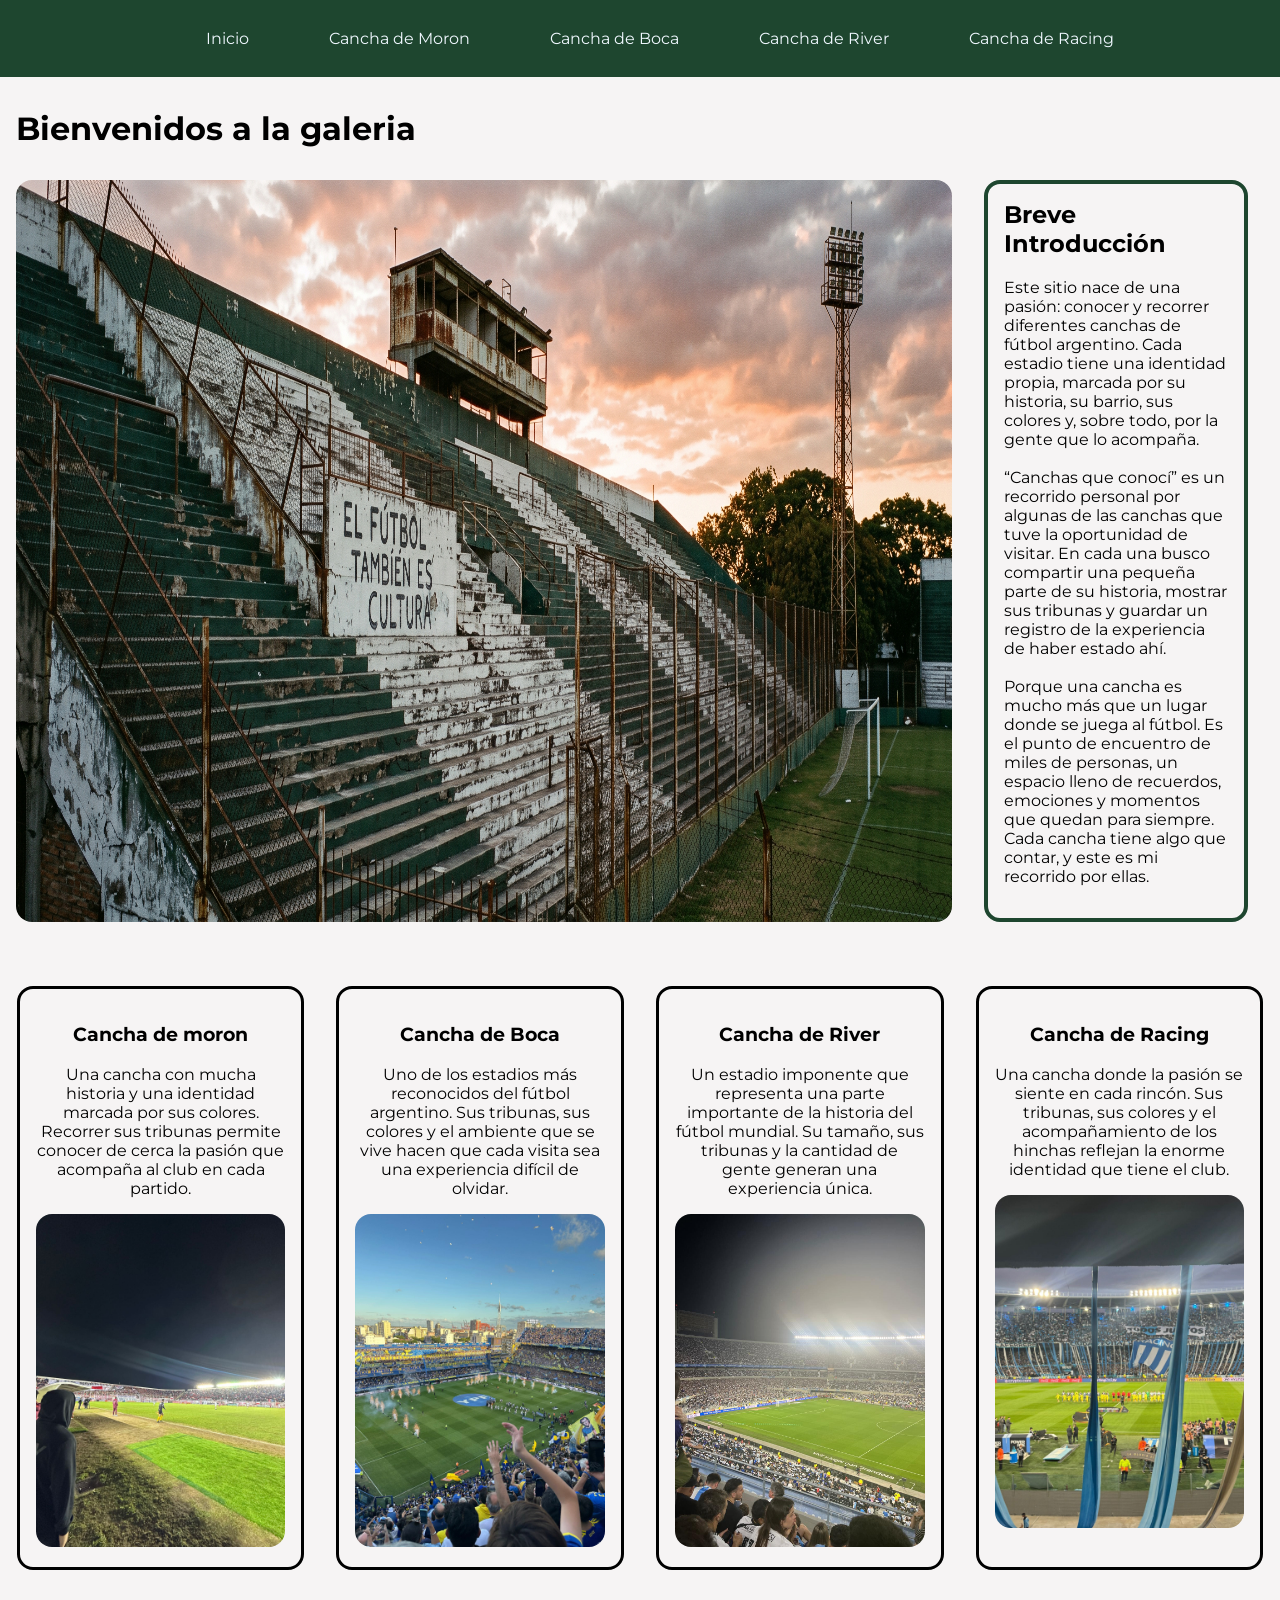
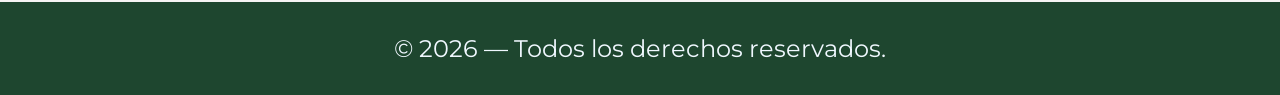
==== index.html @ 2c029f9a "Add files via upload" ====
<!DOCTYPE html>
<html lang="es">

<head>
    <meta charset="UTF-8">
    <meta name="viewport" content="width=device-width, initial-scale=1.0">
    <title>Joaquin marletto</title>
    <link rel="stylesheet" href="css/estilos.css">
    <link rel="preconnect" href="https://fonts.googleapis.com">
    <link rel="preconnect" href="https://fonts.gstatic.com" crossorigin>
    <link href="https://fonts.googleapis.com/css2?family=Montserrat:wght@400;500;600;700;800&display=swap"
        rel="stylesheet">
</head>

<body>
    <header>
        <nav class="navbar">
            <ul class="nav-links">
                <li><a href="index.html">Inicio</a></li>
                <li><a href="moron.html">Cancha de Moron</a></li>
                <li><a href="boca.html">Cancha de Boca</a></li>
                <li><a href="river.html">Cancha de River</a></li>
                <li><a href="racing.html">Cancha de Racing</a></li>
            </ul>
        </nav>
    </header>
    <main>
        <h1 class="primer-titulo">Bienvenidos a la galeria</h1>
        <div class="hero">
            <img src="img/tambien_cultura.jpeg" alt="imagen tipo hero">
            <div class="contenedor">
                <h2>Breve Introducción</h2>
                <p>
                    Este sitio nace de una pasión: conocer y recorrer diferentes canchas de fútbol argentino. Cada
                    estadio
                    tiene una identidad propia, marcada por su historia, su barrio, sus colores y, sobre todo, por la
                    gente
                    que lo acompaña.<br>
                    <br>
                    “Canchas que conocí” es un recorrido personal por algunas de las canchas que tuve la oportunidad de
                    visitar. En cada una busco compartir una pequeña parte de su historia, mostrar sus tribunas y
                    guardar un
                    registro de la experiencia de haber estado ahí.<br>
                    <br>
                    Porque una cancha es mucho más que un lugar donde se juega al fútbol. Es el punto de encuentro de
                    miles
                    de personas, un espacio lleno de recuerdos, emociones y momentos que quedan para siempre. Cada
                    cancha
                    tiene algo que contar, y este es mi recorrido por ellas.
                </p>
            </div>
        </div>
        <section class="seccion-clubes">
            <article><a href="moron.html">
                    <h3>Cancha de moron</h3>
                    <p>Una cancha con mucha historia y una identidad marcada por sus colores. Recorrer sus tribunas
                        permite conocer de cerca la pasión que acompaña al club en cada partido.</p>
                    <img src="img/moron.jpeg" alt="img cancha de moron">
                </a>
            </article>
            <article><a href="boca.html">
                    <h3>Cancha de Boca</h3>
                    <p>Uno de los estadios más reconocidos del fútbol argentino. Sus tribunas, sus colores y el ambiente
                        que
                        se vive hacen que cada visita sea una experiencia difícil de olvidar.</p>
                    <img src="img/boca1.jpeg" alt="img cancha de Boca">
                </a>
            </article>
            <article><a href="river.html">
                    <h3>Cancha de River</h3>
                    <p>Un estadio imponente que representa una parte importante de la historia del fútbol mundial. Su
                        tamaño, sus tribunas y la cantidad de gente generan una experiencia única.</p>
                    <img src="img/river1.jpeg" alt="img cancha de River">
                </a>
            </article>
            <article><a href="racing.html">
                    <h3>Cancha de Racing</h3>
                    <p>Una cancha donde la pasión se siente en cada rincón. Sus tribunas, sus colores y el
                        acompañamiento de
                        los hinchas reflejan la enorme identidad que tiene el club.</p>
                    <img src="img/racing.jpeg" alt="img cancha de Racing">
                </a>
            </article>
        </section>
    </main>
    <footer>
        <p>© 2026 — Todos los derechos reservados.</p>
    </footer>
</body>

</html>

</html>
---- css/estilos.css ----
body {
    margin: 0%;
    font-family: 'Montserrat', sans-serif;
    background-color: rgb(246, 244, 244) ;
}

img {
    max-width: 100%;
}
h1 {
    text-align: start;
    margin-top: 0%;
    margin-bottom: 0%;
    padding-bottom: 2rem;
    padding-top: 2rem;
}

nav {
    display: flex;
    justify-content: center;
    background-color: #1E462F;
    padding: 0.8rem;
}

ul {

    list-style: none;
    display: flex;
    gap: 4rem;
}

ul li a {
    text-decoration: none;
    color: aliceblue;
    padding: 0.5rem;
}

ul li a:hover {
    background-color: aliceblue;
    color: #1E462F;
}

main {
    background-color: rgb(246, 244, 244);
    padding-right: 1rem;
    padding-left: 1rem;
    padding-bottom: 2rem;
}

footer {
    background-color: #1E462F;
}

footer p {
    font-size: 1.5rem;
    margin-top: 0%;
    margin-bottom: 0%;
    color: aliceblue;
    text-align: center;
    padding: 2rem;
}

.seccion-clubes {
    justify-content: center;
    display: flex;
    margin-top: 4rem;
    gap: 2rem;
}

.hero {
    display: flex;
}

.hero img {
    max-width: 75%;
    border-radius: 1rem;
}

.hero .contenedor {
    max-width: 25%;
    margin-left: 2rem;
    margin-right: 1rem;
    margin-top: 0%;
    margin-bottom: 0%;
    border: 0.3rem solid #1E462F;
    border-radius: 1rem;
    padding: 1rem;
}

article {
    align-items: center;
    padding: 1rem;
    border: 3px solid black;
    border-radius: 1rem;
    max-width: 20%;
    text-align: center;
}

article p {
    max-width: 100%;
}

article img {
    border-radius: 1rem;
    max-width: 100%;
}

article a {
    text-decoration: none;
    color: black;
}

article:hover {
    background-color: #fff700;
}

.moron-hero img {
    width: 100%;
}
.main-equipos {
    padding: 0%;
}
.principal-moron{
    display: flex;
    gap: 2rem;
    justify-content: center;
}
.principal-moron img{
    max-width: 20%;
}
.seccion-particular{
    margin-left: 2rem;
    margin-right: 2rem;
    margin-bottom: 3rem;

}
.seccion-particular p{
    max-width: 100%;
    margin-top: 0%;
}
.seccion-particular h1,h2{
    margin-top: 0%;
    padding: 0%;
}
.seccion-particular h1{
    margin-top: 1rem;
    margin-bottom: 1rem;
}
.titulo-galeria{
    text-align: center;
    margin-top: 2rem;
}
.contenedor-invisible{
    display: flex;
    max-width: 100%;
    gap:10%
}
.primer-div{
    max-width: 45%;
}
.segundo-div{
    max-width: 45%;
}
.segundo-div img{
    border: 1px solid black;
}
@media (max-width: 768PX)
{
    .nav-links{
        flex-direction: column;
        text-align: center;
        padding-left: 0%;
    }
    nav{
        width: 100%;
        padding: 0%;
    }
    .contenedor-invisible{
        flex-direction: column;
        justify-content: center;
    }
    .primer-div{
        max-width: 100%;
    }
    .segundo-div{
        max-width: 100%;
    }
    .principal-moron{
        flex-direction: column;
    }
    .principal-moron img{
    max-width: 100%;
    }
    .hero img{
        max-width: 100%;
    }
    .hero{
        flex-direction: column;
        gap:2rem;
    }
    .hero .contenedor{
        max-width: 100%;
        margin-left: 0rem;
        margin-right: 0%;
    }
    .primer-titulo{
        text-align: center;
    }
    .contenedor h2{
        text-align: center; 
    }
    .seccion-clubes{
        flex-direction: column;
    }
    .seccion-clubes article{
        max-width: 100%;
    }
}
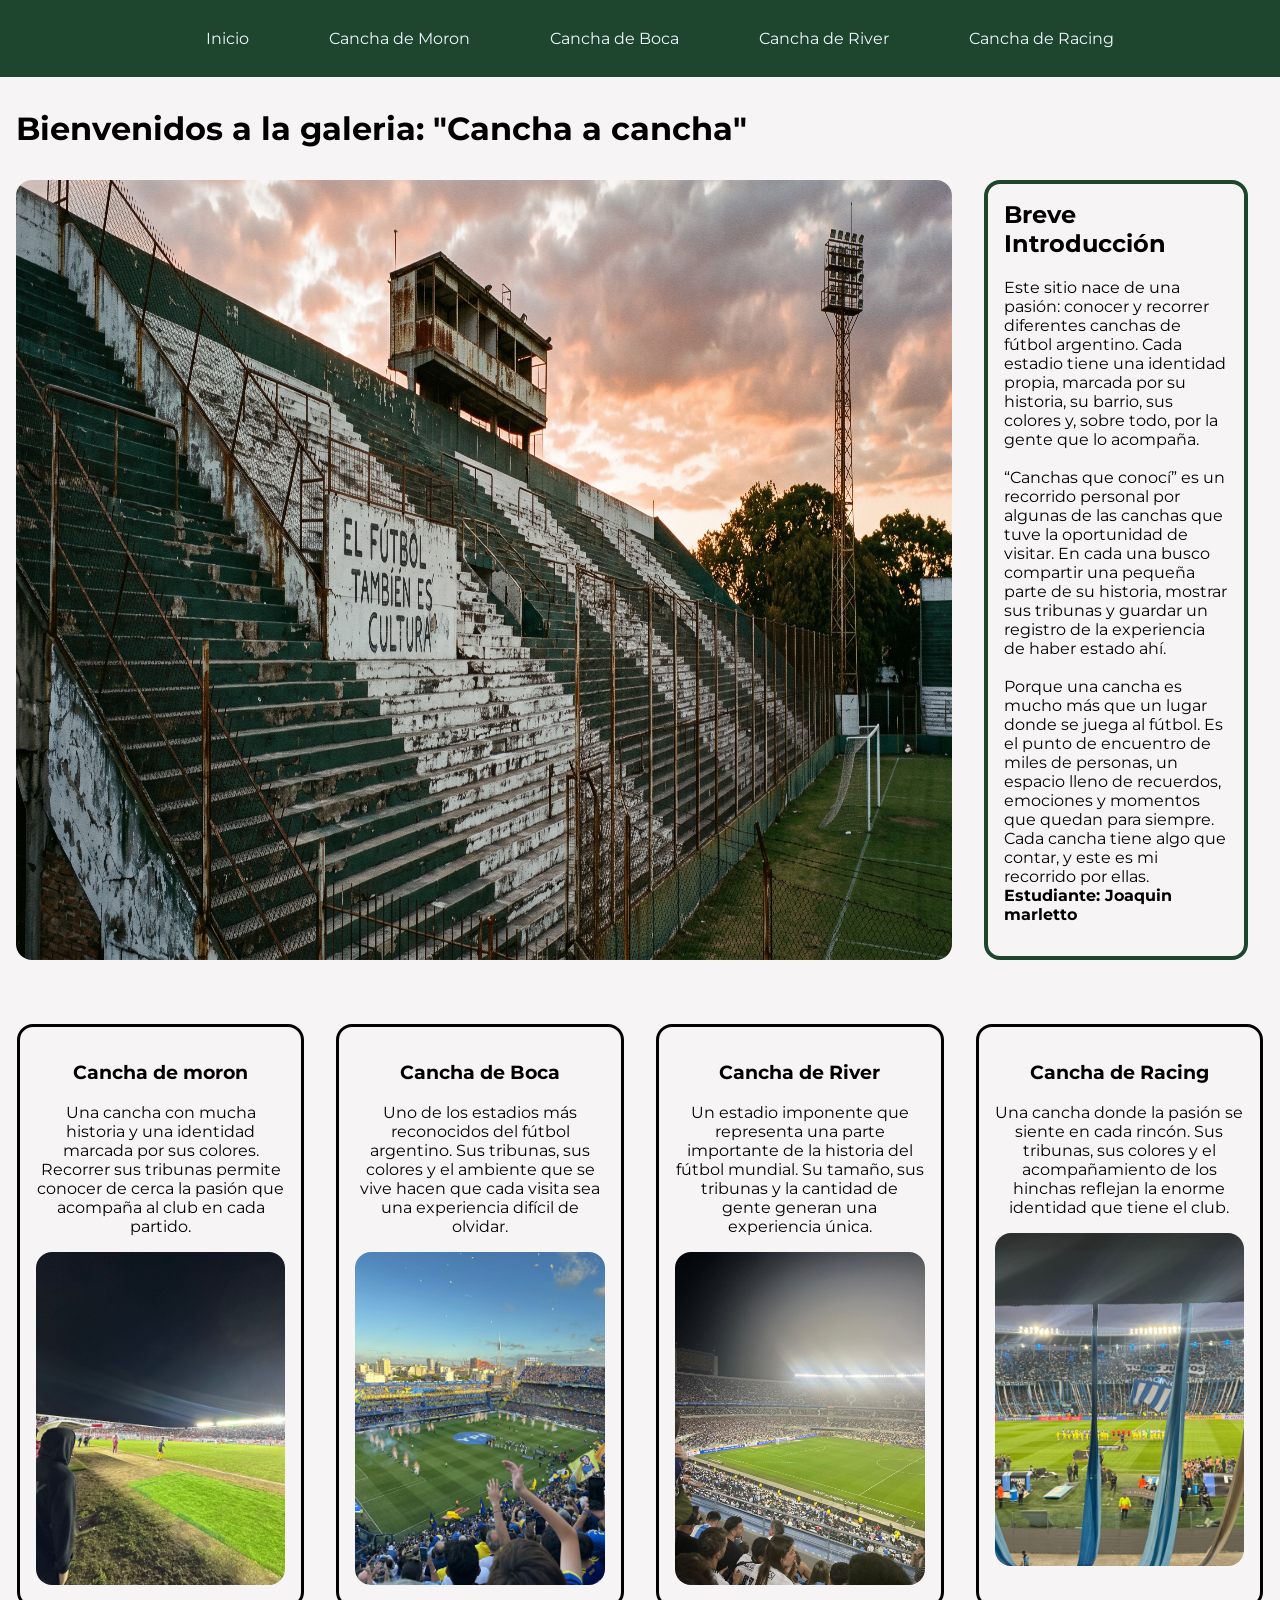
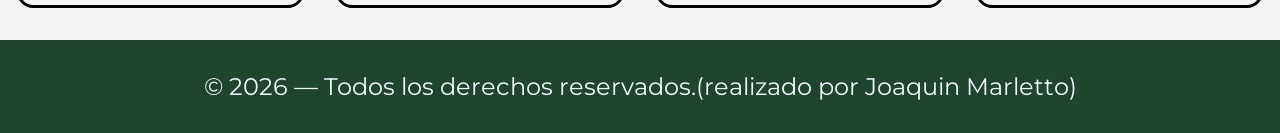
==== commit 8ab35f34: "Add files via upload" ====
--- a/index.html
+++ b/index.html
@@ -25,7 +25,7 @@
         </nav>
     </header>
     <main>
-        <h1 class="primer-titulo">Bienvenidos a la galeria</h1>
+        <h1 class="primer-titulo">Bienvenidos a la galeria: "Cancha a cancha"</h1>
         <div class="hero">
             <img src="img/tambien_cultura.jpeg" alt="imagen tipo hero">
             <div class="contenedor">
@@ -47,6 +47,9 @@
                     de personas, un espacio lleno de recuerdos, emociones y momentos que quedan para siempre. Cada
                     cancha
                     tiene algo que contar, y este es mi recorrido por ellas.
+                    <br>
+                    <b>Estudiante: Joaquin marletto</b>
+
                 </p>
             </div>
         </div>
@@ -84,7 +87,7 @@
         </section>
     </main>
     <footer>
-        <p>© 2026 — Todos los derechos reservados.</p>
+        <p>© 2026 — Todos los derechos reservados.(realizado por Joaquin Marletto)</p>
     </footer>
 </body>
 
